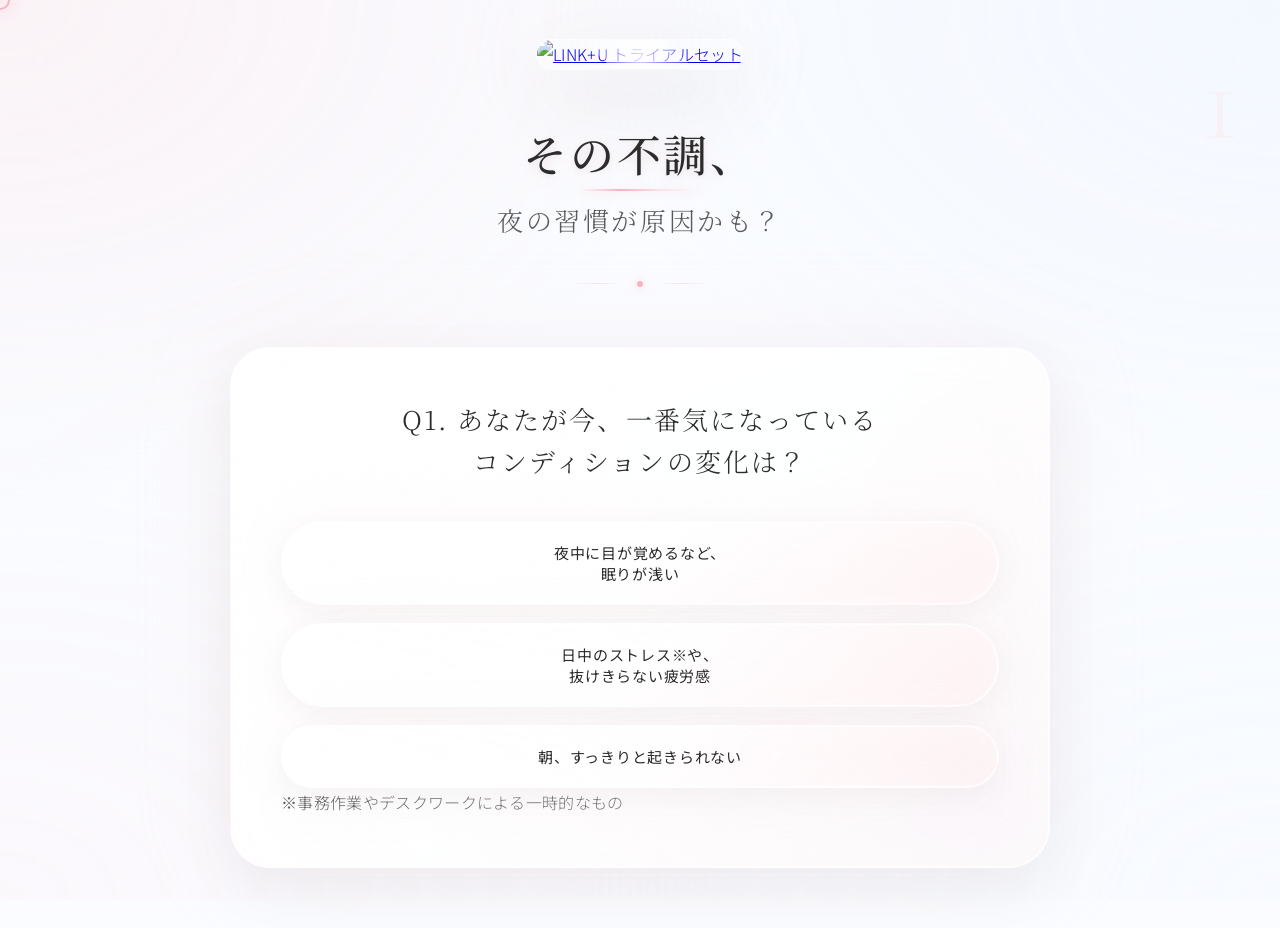
==== index.html @ ea7eef48 "Optimize mobile line breaks for questions and options - Q1: Add breaks to question and options A, B " ====
<!DOCTYPE html>
<html lang="ja">
<head>
    <meta charset="UTF-8">
    <meta name="viewport" content="width=device-width, initial-scale=1.0">
    <title>THE PROTEIN SLEEP TECH | その不調、夜の習慣が原因かも？</title>
    <link rel="stylesheet" href="styles.css">
    <link rel="preconnect" href="https://fonts.googleapis.com">
    <link rel="preconnect" href="https://fonts.gstatic.com" crossorigin>
    <link href="https://fonts.googleapis.com/css2?family=Cormorant+Garamond:wght@300;400;500;600&family=Noto+Serif+JP:wght@200;300;400;500&family=Noto+Sans+JP:wght@100;300;400;500;700&display=swap" rel="stylesheet">
    
    <!-- Meta Pixel Code -->
    <script>
    !function(f,b,e,v,n,t,s)
    {if(f.fbq)return;n=f.fbq=function(){n.callMethod?
    n.callMethod.apply(n,arguments):n.queue.push(arguments)};
    if(!f._fbq)f._fbq=n;n.push=n;n.loaded=!0;n.version='2.0';
    n.queue=[];t=b.createElement(e);t.async=!0;
    t.src=v;s=b.getElementsByTagName(e)[0];
    s.parentNode.insertBefore(t,s)}(window, document,'script',
    'https://connect.facebook.net/en_US/fbevents.js');
    fbq('init', '1067499045293329');
    fbq('track', 'PageView');
    </script>
    <noscript><img height="1" width="1" style="display:none"
    src="https://www.facebook.com/tr?id=1067499045293329&ev=PageView&noscript=1"
    /></noscript>
    <!-- End Meta Pixel Code -->
</head>
<body>
    <div id="app">
        <section id="section1" class="section active">
            <div class="container">
                <div class="main-visual">
                    <a href="https://bulk.co.jp/lp?u=BUL_test_PT_E1_001" class="product-link" target="_blank" rel="noopener noreferrer">
                        <img src="public/LinkU.PNG" alt="LINK+U トライアルセット" class="product-image">
                    </a>
                </div>
                <div class="main-copy-container">
                    <h1 class="main-copy">
                        <span class="copy-line1">その不調、</span>
                        <span class="copy-line2">夜の習慣が原因かも？</span>
                    </h1>
                    <div class="copy-decoration">
                        <span class="deco-line"></span>
                        <span class="deco-dot"></span>
                        <span class="deco-line"></span>
                    </div>
                </div>
                <div class="question-area">
                    <h2 class="question-title">Q1. あなたが今、一番気になっている<br class="br-mobile">コンディションの変化は？</h2>
                    <div class="options">
                        <button class="option-button" data-answer="A" onclick="selectAnswer(1, 'A')">
                            <span class="option-label">夜中に目が覚めるなど、<br class="br-mobile">眠りが浅い</span>
                        </button>
                        <button class="option-button" data-answer="B" onclick="selectAnswer(1, 'B')">
                            <span class="option-label">日中のストレス※や、<br class="br-mobile">抜けきらない疲労感</span>
                        </button>
                        <button class="option-button" data-answer="C" onclick="selectAnswer(1, 'C')">
                            <span class="option-label">朝、すっきりと起きられない</span>
                        </button>
                    </div>
                    <p class="note">※事務作業やデスクワークによる一時的なもの</p>
                </div>
            </div>
        </section>

        <section id="section2" class="section">
            <div class="container">
                <div class="progress-bar">
                    <span class="progress-text">Q2 / 全3問</span>
                    <div class="progress-track">
                        <div class="progress-fill" style="width: 66.67%;"></div>
                    </div>
                </div>
                <div class="question-area">
                    <h2 class="question-title">Q2. 日々のコンディションケアで、<br class="br-mobile">あなたが最も重視することは？</h2>
                    <div class="options">
                        <button class="option-button" data-answer="A" onclick="selectAnswer(2, 'A')">
                            <span class="option-label">科学的な根拠に基づいた<br class="br-mobile">実感力</span>
                        </button>
                        <button class="option-button" data-answer="B" onclick="selectAnswer(2, 'B')">
                            <span class="option-label">毎日、安心して<br class="br-mobile">口にできる安全性</span>
                        </button>
                        <button class="option-button" data-answer="C" onclick="selectAnswer(2, 'C')">
                            <span class="option-label">付け焼き刃ではない、<br class="br-mobile">根本的なアプローチ</span>
                        </button>
                    </div>
                </div>
            </div>
        </section>

        <section id="section3" class="section">
            <div class="container">
                <div class="progress-bar">
                    <span class="progress-text">Q3 / 全3問</span>
                    <div class="progress-track">
                        <div class="progress-fill" style="width: 100%;"></div>
                    </div>
                </div>
                <div class="question-area">
                    <h2 class="question-title">Q3. あなたが手に入れたい、<br class="br-mobile">理想の状態は？</h2>
                    <div class="options">
                        <button class="option-button" data-answer="A" onclick="selectAnswer(3, 'A')">
                            <span class="option-label">朝まで深く、<br class="br-mobile">質の高い眠り※</span>
                        </button>
                        <button class="option-button" data-answer="B" onclick="selectAnswer(3, 'B')">
                            <span class="option-label">気持ちよく一日を<br class="br-mobile">スタートできる、爽快な朝</span>
                        </button>
                        <button class="option-button" data-answer="C" onclick="selectAnswer(3, 'C')">
                            <span class="option-label">穏やかで、余裕のある毎日</span>
                        </button>
                    </div>
                    <p class="note">※眠りの深さ</p>
                </div>
            </div>
        </section>

        <section id="loading-section" class="section">
            <div class="container">
                <div class="loading-content">
                    <p class="thank-you">ありがとうございます。</p>
                    <p class="leading-text">では、そんなあなたへ...</p>
                    <div class="loading-animation">
                        <div class="ripple-container">
                            <div class="ripple"></div>
                            <div class="ripple"></div>
                            <div class="ripple"></div>
                        </div>
                    </div>
                    <p class="loading-text">最適なご提案を準備しています...</p>
                </div>
            </div>
        </section>
    </div>
    <script src="script.js"></script>
</body>
</html>
---- styles.css ----
* {
    margin: 0;
    padding: 0;
    box-sizing: border-box;
}

:root {
    --primary-color: #ffffff;
    --accent-color: #fce0e5;
    --accent-light: #fff5f7;
    --accent-dark: #f5b3c0;
    --accent-gradient: linear-gradient(135deg, #fff0f3 0%, #fce0e5 50%, #f5b3c0 100%);
    --premium-gradient: linear-gradient(135deg, #fafcff 0%, #f5f9ff 25%, #fff5f8 75%, #fce0e5 100%);
    --glass-gradient: linear-gradient(135deg, rgba(255,255,255,0.9) 0%, rgba(255,255,255,0.7) 50%, rgba(252,224,229,0.3) 100%);
    --shine-gradient: linear-gradient(45deg, transparent 30%, rgba(255,255,255,0.8) 50%, transparent 70%);
    --text-primary: #2c2c2c;
    --text-secondary: #5a5a5a;
    --border-color: rgba(255, 255, 255, 0.3);
    --glass-bg: rgba(255, 255, 255, 0.85);
    --shadow-light: 0 10px 40px rgba(252, 224, 229, 0.3);
    --shadow-medium: 0 20px 60px rgba(252, 224, 229, 0.4);
    --shadow-glow: 0 0 80px rgba(252, 224, 229, 0.6);
    --backdrop-blur: blur(20px);
}

body {
    font-family: 'Noto Sans JP', 'Cormorant Garamond', -apple-system, BlinkMacSystemFont, sans-serif;
    background: #fafcff;
    color: var(--text-primary);
    line-height: 1.8;
    overflow-x: hidden;
    min-height: 100vh;
    position: relative;
    cursor: none;
    font-weight: 300;
    letter-spacing: 0.02em;
}

/* タッチデバイスではデフォルトカーソル */
@media (hover: none) and (pointer: coarse) {
    body {
        cursor: auto;
    }
    .cursor, .cursor-follower {
        display: none;
    }
}

/* 背景の水彩エフェクト */
body::before {
    content: '';
    position: fixed;
    top: 0;
    left: 0;
    right: 0;
    bottom: 0;
    background: 
        radial-gradient(ellipse at top left, rgba(252, 224, 229, 0.4) 0%, transparent 40%),
        radial-gradient(ellipse at top right, rgba(230, 240, 255, 0.4) 0%, transparent 40%),
        radial-gradient(ellipse at bottom left, rgba(255, 240, 245, 0.3) 0%, transparent 40%),
        radial-gradient(ellipse at bottom right, rgba(240, 248, 255, 0.3) 0%, transparent 40%);
    opacity: 0.8;
    z-index: 0;
    animation: watercolor 20s ease-in-out infinite;
}

@keyframes watercolor {
    0%, 100% {
        transform: scale(1) rotate(0deg);
        filter: blur(40px);
    }
    50% {
        transform: scale(1.1) rotate(5deg);
        filter: blur(60px);
    }
}

/* キラキラエフェクト */
body::after {
    content: '';
    position: fixed;
    top: 0;
    left: 0;
    width: 100%;
    height: 100%;
    background-image: 
        radial-gradient(2px 2px at 20% 30%, rgba(255,255,255,0.9), transparent),
        radial-gradient(2px 2px at 60% 70%, rgba(255,255,255,0.8), transparent),
        radial-gradient(1px 1px at 90% 10%, rgba(255,255,255,0.9), transparent),
        radial-gradient(1px 1px at 15% 80%, rgba(255,255,255,0.8), transparent);
    background-size: 200px 200px;
    background-position: 0 0, 40px 60px, 130px 270px, 70px 100px;
    animation: sparkle 10s linear infinite;
    z-index: 1;
    pointer-events: none;
}

@keyframes sparkle {
    to {
        background-position: 200px 0, 240px 60px, 330px 270px, 270px 100px;
    }
}

/* カスタムカーソル */
.cursor {
    position: absolute;
    width: 20px;
    height: 20px;
    border: 2px solid var(--accent-dark);
    background: rgba(252, 224, 229, 0.2);
    border-radius: 50%;
    pointer-events: none;
    z-index: 9999;
    transform: translate(-50%, -50%);
    box-shadow: 
        0 0 20px rgba(252, 224, 229, 0.6),
        inset 0 0 10px rgba(255, 255, 255, 0.3);
    transition: opacity 0.3s ease, border-color 0.3s ease, background-color 0.3s ease, transform 0.3s ease;
    will-change: left, top;
}

.cursor-follower {
    position: absolute;
    width: 40px;
    height: 40px;
    background: radial-gradient(circle, rgba(252, 224, 229, 0.4) 0%, transparent 70%);
    border-radius: 50%;
    pointer-events: none;
    z-index: 9998;
    transform: translate(-50%, -50%);
    filter: blur(4px);
    transition: opacity 0.3s ease;
    will-change: left, top;
}

.cursor.cursor-hover {
    border-color: var(--accent-color);
    background: rgba(252, 224, 229, 0.4);
    transform: translate(-50%, -50%) scale(1.5);
}

.cursor-follower.cursor-hover {
    transform: translate(-50%, -50%) scale(1.2);
    background: radial-gradient(circle, rgba(252, 224, 229, 0.6) 0%, transparent 70%);
}

#app {
    min-height: 100vh;
    position: relative;
    z-index: 2;
}

.section {
    display: none;
    min-height: 100vh;
    padding: 40px 0 60px 0;
    opacity: 0;
    transform: translateY(30px);
    transition: all 0.8s cubic-bezier(0.25, 0.46, 0.45, 0.94);
}

.section.active {
    display: flex;
    align-items: center;
    justify-content: center;
    opacity: 1;
    transform: translateY(0);
    animation: sectionReveal 0.8s cubic-bezier(0.25, 0.46, 0.45, 0.94);
}

@keyframes sectionReveal {
    0% {
        opacity: 0;
        transform: translateY(30px) scale(0.98);
        filter: blur(8px);
    }
    100% {
        opacity: 1;
        transform: translateY(0) scale(1);
        filter: blur(0);
    }
}

.container {
    max-width: 900px;
    margin: 0 auto;
    padding: 0 40px;
    width: 100%;
}

/* 質問番号表示 */
.question-number {
    position: absolute;
    top: 40px;
    right: 40px;
    font-size: 120px;
    font-weight: 100;
    color: transparent;
    font-family: 'Cormorant Garamond', serif;
    line-height: 1;
    z-index: 1;
    background: linear-gradient(135deg, rgba(252, 224, 229, 0.2), rgba(252, 224, 229, 0.4));
    -webkit-background-clip: text;
    background-clip: text;
    animation: numberGlow 3s ease-in-out infinite;
}

@keyframes numberGlow {
    0%, 100% {
        filter: drop-shadow(0 0 20px rgba(252, 224, 229, 0.5));
    }
    50% {
        filter: drop-shadow(0 0 40px rgba(252, 224, 229, 0.8));
    }
}

.main-visual {
    text-align: center;
    margin-bottom: 50px;
    position: relative;
}

.product-image {
    width: 100%;
    max-width: 500px;
    height: auto;
    border-radius: 30px;
    box-shadow: 
        0 30px 80px rgba(0, 0, 0, 0.08),
        0 0 0 1px rgba(255, 255, 255, 0.9),
        inset 0 0 30px rgba(255, 255, 255, 0.5),
        0 0 120px rgba(252, 224, 229, 0.4);
    transition: all 0.6s cubic-bezier(0.25, 0.46, 0.45, 0.94);
    animation: floatImage 8s ease-in-out infinite;
    position: relative;
    overflow: hidden;
}

.product-image::before {
    content: '';
    position: absolute;
    top: -50%;
    left: -50%;
    width: 200%;
    height: 200%;
    background: var(--shine-gradient);
    transform: rotate(45deg);
    animation: imageShine 6s ease-in-out infinite;
}

@keyframes imageShine {
    0%, 100% {
        transform: translateX(-100%) translateY(-100%) rotate(45deg);
    }
    50% {
        transform: translateX(100%) translateY(100%) rotate(45deg);
    }
}

@keyframes floatImage {
    0%, 100% {
        transform: translateY(0);
    }
    25% {
        transform: translateY(-15px);
    }
    75% {
        transform: translateY(-5px);
    }
}

.product-image:hover {
    transform: scale(1.02);
    box-shadow: 
        0 40px 100px rgba(0, 0, 0, 0.1),
        0 0 0 1px rgba(255, 255, 255, 1),
        0 0 150px rgba(252, 224, 229, 0.6);
}

.main-copy-container {
    text-align: center;
    margin-bottom: 60px;
    opacity: 0;
    animation: fadeInUp 1s ease-out 0.3s forwards;
}


.main-copy {
    font-family: 'Noto Serif JP', 'Cormorant Garamond', serif;
    color: var(--text-primary);
    line-height: 1.6;
    margin-bottom: 40px;
    text-align: center;
}

.copy-line1 {
    display: block;
    font-size: clamp(28px, 4.5vw, 44px);
    font-weight: 500;
    letter-spacing: 0.06em;
    margin-bottom: 16px;
    opacity: 0;
    animation: fadeInRight 0.8s ease-out 0.6s forwards;
    color: var(--text-primary);
    text-shadow: 
        0 4px 16px rgba(252, 224, 229, 0.6),
        0 2px 8px rgba(0, 0, 0, 0.08);
    position: relative;
    line-height: 1.2;
}

.copy-line1::after {
    content: '';
    position: absolute;
    bottom: -12px;
    left: 50%;
    transform: translateX(-50%);
    width: 120px;
    height: 2px;
    background: linear-gradient(90deg, transparent, var(--accent-dark), var(--accent-color), transparent);
    opacity: 0;
    animation: fadeIn 1s ease-out 1.2s forwards;
    box-shadow: 0 2px 8px rgba(245, 179, 192, 0.4);
}

.copy-line2 {
    display: block;
    font-size: clamp(20px, 3vw, 26px);
    font-weight: 300;
    letter-spacing: 0.1em;
    opacity: 0;
    animation: fadeInLeft 0.8s ease-out 0.9s forwards;
    position: relative;
    color: var(--text-secondary);
    margin-top: 20px;
}


@keyframes numberPulse {
    0%, 100% {
        transform: scale(1) translateY(0);
        color: var(--accent-dark);
    }
    50% {
        transform: scale(1.05) translateY(-2px);
        color: var(--accent-color);
    }
}

@keyframes numberGlow {
    0%, 100% {
        opacity: 0.6;
        transform: translate(-50%, -50%) scale(1);
    }
    50% {
        opacity: 0.9;
        transform: translate(-50%, -50%) scale(1.1);
    }
}

.copy-decoration {
    display: flex;
    align-items: center;
    justify-content: center;
    gap: 15px;
    opacity: 0;
    animation: fadeIn 1s ease-out 1.4s forwards;
    margin-top: 30px;
}

.deco-line {
    display: inline-block;
    width: 50px;
    height: 1px;
    background: linear-gradient(90deg, transparent, var(--accent-color), transparent);
    position: relative;
    overflow: hidden;
}

.deco-line::after {
    content: '';
    position: absolute;
    top: 0;
    left: -100%;
    width: 100%;
    height: 100%;
    background: linear-gradient(90deg, transparent, rgba(255,255,255,0.8), transparent);
    animation: lineShine 3s ease-in-out infinite;
}

@keyframes lineShine {
    0% {
        left: -100%;
    }
    50%, 100% {
        left: 100%;
    }
}

.deco-dot {
    display: inline-block;
    width: 6px;
    height: 6px;
    background: var(--accent-dark);
    border-radius: 50%;
    box-shadow: 0 0 10px rgba(245, 179, 192, 0.6);
    animation: dotGlow 2s ease-in-out infinite;
}

@keyframes dotGlow {
    0%, 100% {
        box-shadow: 0 0 10px rgba(245, 179, 192, 0.6);
    }
    50% {
        box-shadow: 0 0 20px rgba(245, 179, 192, 0.9);
    }
}

@keyframes fadeInDown {
    from {
        opacity: 0;
        transform: translateY(-20px);
    }
    to {
        opacity: 1;
        transform: translateY(0);
    }
}

@keyframes fadeInRight {
    from {
        opacity: 0;
        transform: translateX(-30px);
    }
    to {
        opacity: 1;
        transform: translateX(0);
    }
}

@keyframes fadeInLeft {
    from {
        opacity: 0;
        transform: translateX(30px);
    }
    to {
        opacity: 1;
        transform: translateX(0);
    }
}

@keyframes fadeIn {
    from {
        opacity: 0;
    }
    to {
        opacity: 1;
    }
}


.progress-bar {
    margin-bottom: 60px;
    opacity: 0;
    animation: fadeInUp 0.8s ease-out 0.2s forwards;
}

.progress-text {
    display: block;
    text-align: center;
    font-size: 13px;
    color: var(--text-secondary);
    margin-bottom: 20px;
    font-weight: 400;
    letter-spacing: 0.12em;
    text-transform: none;
    font-family: 'Noto Sans JP', sans-serif;
}

.progress-track {
    width: 100%;
    height: 8px;
    background: linear-gradient(90deg, rgba(252, 224, 229, 0.1), rgba(252, 224, 229, 0.2));
    border-radius: 100px;
    overflow: hidden;
    position: relative;
    box-shadow: 
        inset 0 2px 4px rgba(0, 0, 0, 0.05),
        0 0 20px rgba(252, 224, 229, 0.2);
}

.progress-fill {
    height: 100%;
    background: linear-gradient(90deg, #fce0e5 0%, #f5b3c0 50%, #fce0e5 100%);
    background-size: 200% 100%;
    border-radius: 100px;
    transition: width 1s cubic-bezier(0.65, 0, 0.35, 1);
    position: relative;
    box-shadow: 0 0 20px rgba(245, 179, 192, 0.6);
    animation: gradientFlow 3s ease infinite;
}

@keyframes gradientFlow {
    0% {
        background-position: 0% 50%;
    }
    100% {
        background-position: 200% 50%;
    }
}

.progress-fill::after {
    content: '';
    position: absolute;
    top: 0;
    left: 0;
    right: 0;
    bottom: 0;
    background: linear-gradient(90deg, transparent, rgba(255, 255, 255, 0.8), transparent);
    animation: shimmer 2s infinite;
}

@keyframes shimmer {
    0% {
        transform: translateX(-200%);
    }
    100% {
        transform: translateX(200%);
    }
}

.question-area {
    background: var(--glass-gradient);
    backdrop-filter: var(--backdrop-blur);
    padding: 50px;
    border-radius: 40px;
    box-shadow: 
        0 20px 60px rgba(0, 0, 0, 0.05),
        inset 0 0 0 1px rgba(255, 255, 255, 0.9),
        inset 0 0 80px rgba(255, 255, 255, 0.5),
        0 0 100px rgba(252, 224, 229, 0.3);
    border: 1px solid var(--border-color);
    opacity: 0;
    animation: fadeInUp 0.8s ease-out 0.4s forwards;
    position: relative;
    overflow: hidden;
}

.question-area::before {
    content: '';
    position: absolute;
    top: -100%;
    left: -100%;
    width: 300%;
    height: 300%;
    background: radial-gradient(circle, rgba(255, 255, 255, 0.4) 0%, transparent 70%);
    animation: glassRotate 20s linear infinite;
    pointer-events: none;
}

@keyframes glassRotate {
    to {
        transform: rotate(360deg);
    }
}

.question-title {
    font-family: 'Noto Serif JP', serif;
    font-size: clamp(20px, 2.8vw, 26px);
    font-weight: 300;
    text-align: center;
    margin-bottom: 40px;
    color: var(--text-primary);
    letter-spacing: 0.08em;
    line-height: 1.6;
    position: relative;
    z-index: 1;
    white-space: nowrap;
}

.options {
    display: flex;
    flex-direction: column;
    gap: 18px;
    position: relative;
    z-index: 1;
}

.option-button {
    background: var(--glass-gradient);
    backdrop-filter: var(--backdrop-blur);
    border: 1px solid rgba(255, 255, 255, 0.5);
    border-radius: 60px;
    padding: 20px 40px;
    font-size: 15px;
    font-weight: 400;
    font-family: 'Noto Sans JP', sans-serif;
    color: var(--text-primary);
    cursor: none;
    transition: all 0.35s cubic-bezier(0.25, 0.46, 0.45, 0.94);
    text-align: center;
    position: relative;
    overflow: hidden;
    letter-spacing: 0.05em;
    opacity: 0;
    animation: fadeInUp 0.6s ease-out forwards;
    box-shadow: 
        0 8px 32px rgba(0, 0, 0, 0.04),
        inset 0 0 0 1px rgba(255, 255, 255, 0.9),
        inset 0 0 40px rgba(255, 255, 255, 0.3),
        0 0 60px rgba(252, 224, 229, 0.2);
}

.option-button::before {
    content: '';
    position: absolute;
    top: 0;
    left: -100%;
    width: 100%;
    height: 100%;
    background: var(--shine-gradient);
    transition: left 0.5s ease;
}

.option-button:hover::before {
    left: 100%;
}

.option-button:nth-child(1) {
    animation-delay: 0.3s;
}

.option-button:nth-child(2) {
    animation-delay: 0.4s;
}

.option-button:nth-child(3) {
    animation-delay: 0.5s;
}

.option-button:hover {
    transform: translateY(-3px);
    box-shadow: 
        0 12px 40px rgba(0, 0, 0, 0.08),
        inset 0 0 0 1px rgba(255, 255, 255, 1),
        inset 0 0 60px rgba(252, 224, 229, 0.3),
        0 0 80px rgba(252, 224, 229, 0.4);
    border-color: rgba(252, 224, 229, 0.5);
    background: linear-gradient(135deg, rgba(255,255,255,0.95) 0%, rgba(255,255,255,0.8) 50%, rgba(252,224,229,0.4) 100%);
}

.option-button:active {
    transform: translateY(-1px);
}

.option-label {
    position: relative;
    z-index: 1;
}

/* ローディング画面 */
.loading-content {
    text-align: center;
    padding: 80px 20px;
    position: relative;
}

.thank-you {
    font-family: 'Cormorant Garamond', 'Noto Serif JP', serif;
    font-size: 36px;
    font-weight: 300;
    color: var(--text-primary);
    margin-bottom: 30px;
    opacity: 0;
    animation: fadeInUp 1s ease-out forwards;
    letter-spacing: 0.1em;
    text-shadow: 0 2px 10px rgba(0, 0, 0, 0.05);
    white-space: nowrap;
}

.leading-text {
    font-family: 'Noto Sans JP', sans-serif;
    font-size: 20px;
    font-weight: 300;
    color: var(--text-secondary);
    margin-bottom: 80px;
    opacity: 0;
    animation: fadeInUp 1s ease-out 0.3s forwards;
    letter-spacing: 0.08em;
}

.loading-animation {
    margin: 80px auto;
    position: relative;
    width: 250px;
    height: 250px;
}

.ripple-container {
    position: relative;
    width: 100%;
    height: 100%;
    filter: drop-shadow(0 0 20px rgba(252, 224, 229, 0.5));
}

.ripple {
    position: absolute;
    border: 3px solid;
    border-radius: 50%;
    opacity: 0;
    background: transparent;
    animation: rippleAnimation 4s cubic-bezier(0.25, 0.46, 0.45, 0.94) infinite;
    border-image: linear-gradient(45deg, var(--accent-color), var(--accent-dark)) 1;
}

@keyframes rippleAnimation {
    0% {
        top: 50%;
        left: 50%;
        width: 0;
        height: 0;
        margin-top: 0;
        margin-left: 0;
        opacity: 1;
        filter: blur(0);
    }
    70% {
        opacity: 0.5;
        filter: blur(1px);
    }
    100% {
        top: 50%;
        left: 50%;
        width: 100%;
        height: 100%;
        margin-top: -50%;
        margin-left: -50%;
        opacity: 0;
        filter: blur(2px);
    }
}

.loading-text {
    font-size: 20px;
    color: var(--text-secondary);
    opacity: 0;
    animation: fadeInUp 1s ease-out 0.6s forwards, pulse 2.5s ease-in-out 1.8s infinite;
    letter-spacing: 0.05em;
    white-space: nowrap;
}

@keyframes pulse {
    0%, 100% {
        opacity: 1;
        transform: scale(1);
    }
    50% {
        opacity: 0.8;
        transform: scale(1.02);
    }
}

@keyframes fadeInUp {
    from {
        opacity: 0;
        transform: translateY(40px);
    }
    to {
        opacity: 1;
        transform: translateY(0);
    }
}

.fade-out {
    animation: fadeOut 0.5s cubic-bezier(0.25, 0.46, 0.45, 0.94) forwards;
}

@keyframes fadeOut {
    from {
        opacity: 1;
        transform: translateX(0);
        filter: blur(0);
    }
    to {
        opacity: 0;
        transform: translateX(-20px);
        filter: blur(5px);
    }
}

/* パーティクル */
.particles {
    position: fixed;
    top: 0;
    left: 0;
    width: 100%;
    height: 100%;
    pointer-events: none;
    z-index: 1;
}

.particle {
    position: absolute;
    width: 4px;
    height: 4px;
    background: radial-gradient(circle, rgba(255, 255, 255, 0.9) 0%, rgba(252, 224, 229, 0.6) 100%);
    border-radius: 50%;
    opacity: 0;
    animation: float linear infinite;
    box-shadow: 
        0 0 10px rgba(255, 255, 255, 0.8),
        0 0 20px rgba(252, 224, 229, 0.6);
}

@keyframes float {
    from {
        transform: translateY(100vh) translateX(0) rotate(0deg);
        opacity: 0;
    }
    10% {
        opacity: 1;
    }
    90% {
        opacity: 1;
    }
    to {
        transform: translateY(-100vh) translateX(100px) rotate(720deg);
        opacity: 0;
    }
}

/* 選択されたボタンのキラキラエフェクト */
.selected {
    animation: selectedGlow 0.8s ease-out;
    background: linear-gradient(135deg, var(--accent-light) 0%, var(--accent-color) 50%, var(--accent-dark) 100%) !important;
    color: #fff !important;
    box-shadow: 
        0 12px 40px rgba(245, 179, 192, 0.4),
        inset 0 0 0 1px rgba(255, 255, 255, 0.9),
        inset 0 0 60px rgba(255, 255, 255, 0.3),
        0 0 100px rgba(252, 224, 229, 0.5) !important;
}

@keyframes selectedGlow {
    0% {
        box-shadow: 0 0 0 0 rgba(252, 224, 229, 0.8);
    }
    100% {
        box-shadow: 0 0 0 40px rgba(252, 224, 229, 0);
    }
}

@media (max-width: 768px) {
    .section {
        padding: 30px 0 50px 0;
    }
    
    .container {
        padding: 0 20px;
    }
    
    .question-number {
        font-size: 80px;
        top: 20px;
        right: 20px;
    }
    
    .product-image {
        max-width: 350px;
    }
    
    .main-visual {
        margin-bottom: 30px;
    }
    
    .main-copy-container {
        margin-bottom: 40px;
    }
    
    .copy-line1 {
        font-size: 28px;
        margin-bottom: 12px;
    }
    
    .copy-line2 {
        font-size: 20px;
        margin-top: 16px;
    }
    
    .copy-decoration {
        margin-top: 20px;
    }
    
    .question-title {
        font-size: 16px;
        margin-bottom: 30px;
        white-space: nowrap;
        line-height: 1.5;
        padding: 0 10px;
    }
    
    #section1 .question-title {
        transform: scale(0.92);
        letter-spacing: 0.02em;
    }
    
    #section3 .question-title {
        transform: scale(0.94);
        letter-spacing: 0.03em;
    }
    
    #section2 .question-title {
        white-space: normal;
        transform: scale(1);
    }
    
    .question-area {
        padding: 35px 20px;
        border-radius: 30px;
        overflow: hidden;
    }
    
    .option-button {
        padding: 20px 35px;
        font-size: 15px;
    }
    
    .options {
        gap: 16px;
    }
    
    .thank-you {
        font-size: 24px;
        white-space: nowrap;
        letter-spacing: 0.08em;
    }
    
    .leading-text {
        font-size: 18px;
    }
    
    .loading-text {
        font-size: 17px;
        white-space: nowrap;
    }
}

@media (max-width: 480px) {
    .question-title {
        font-size: 14px;
        white-space: nowrap;
    }
    
    #section1 .question-title {
        transform: scale(0.88);
    }
    
    #section3 .question-title {
        transform: scale(0.9);
        letter-spacing: 0.02em;
    }
    
    #section2 .question-title {
        white-space: normal;
        transform: scale(1);
    }
    
    .question-area {
        padding: 30px 15px;
    }
    
    .thank-you {
        font-size: 22px;
        transform: scale(0.95);
    }
    
    .loading-text {
        font-size: 16px;
        transform: scale(0.92);
    }
}

@media (max-width: 380px) {
    #section1 .question-title {
        transform: scale(0.85);
    }
    
    #section3 .question-title {
        transform: scale(0.87);
        letter-spacing: 0.01em;
    }
    
    .thank-you {
        font-size: 20px;
        transform: scale(0.85);
        letter-spacing: 0.04em;
    }
    
    .loading-text {
        font-size: 15px;
        transform: scale(0.82);
        letter-spacing: 0.03em;
    }
    
    .leading-text {
        font-size: 17px;
    }
}

@media (max-height: 800px) {
    .section {
        padding: 30px 0 50px 0;
    }
    
    .product-image {
        max-width: 320px;
    }
    
    .main-visual {
        margin-bottom: 20px;
    }
    
    .main-copy-container {
        margin-bottom: 25px;
    }
    
    .copy-line1 {
        font-size: clamp(26px, 4vw, 38px);
    }
    
    .copy-line2 {
        font-size: clamp(18px, 2.8vw, 24px);
    }
    
    .question-area {
        padding: 30px 35px;
    }
    
    .question-title {
        margin-bottom: 25px;
        font-size: clamp(18px, 2.5vw, 24px);
    }
    
    .option-button {
        padding: 16px 35px;
        font-size: 14px;
    }
    
    .options {
        gap: 14px;
    }
    
    .question-number {
        font-size: 100px;
    }
}

@media (prefers-reduced-motion: reduce) {
    * {
        animation-duration: 0.01ms !important;
        animation-iteration-count: 1 !important;
        transition-duration: 0.01ms !important;
    }
}
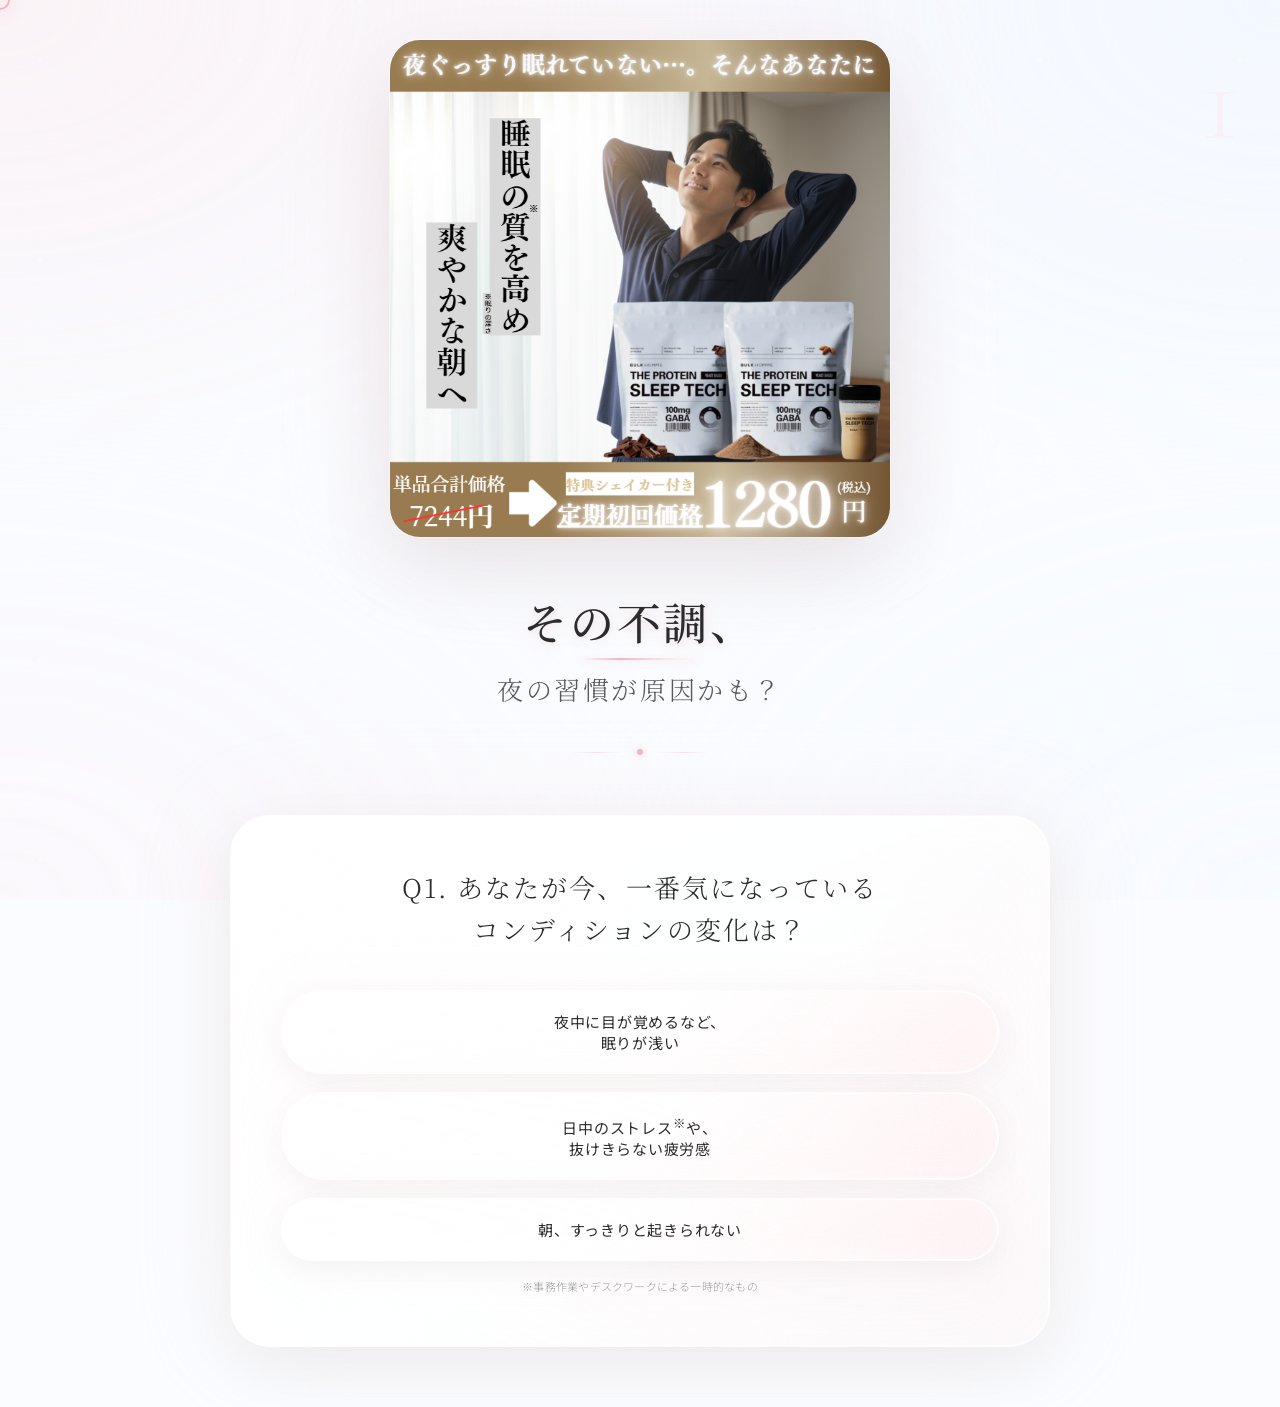
==== commit 60c3e93b: "Change note markers to superscript" ====
--- a/index.html
+++ b/index.html
@@ -54,7 +54,7 @@
                             <span class="option-label">夜中に目が覚めるなど、<br class="br-mobile">眠りが浅い</span>
                         </button>
                         <button class="option-button" data-answer="B" onclick="selectAnswer(1, 'B')">
-                            <span class="option-label">日中のストレス※や、<br class="br-mobile">抜けきらない疲労感</span>
+                            <span class="option-label">日中のストレス<sup>※</sup>や、<br class="br-mobile">抜けきらない疲労感</span>
                         </button>
                         <button class="option-button" data-answer="C" onclick="selectAnswer(1, 'C')">
                             <span class="option-label">朝、すっきりと起きられない</span>
@@ -102,7 +102,7 @@
                     <h2 class="question-title">Q3. あなたが手に入れたい、<br class="br-mobile">理想の状態は？</h2>
                     <div class="options">
                         <button class="option-button" data-answer="A" onclick="selectAnswer(3, 'A')">
-                            <span class="option-label">朝まで深く、<br class="br-mobile">質の高い眠り※</span>
+                            <span class="option-label">朝まで深く、<br class="br-mobile">質の高い眠り<sup>※</sup></span>
                         </button>
                         <button class="option-button" data-answer="B" onclick="selectAnswer(3, 'B')">
                             <span class="option-label">気持ちよく一日を<br class="br-mobile">スタートできる、爽快な朝</span>
--- a/styles.css
+++ b/styles.css
@@ -658,6 +658,16 @@
     z-index: 1;
 }
 
+.note {
+    font-size: 11px;
+    color: var(--text-secondary);
+    opacity: 0.6;
+    text-align: center;
+    margin-top: 16px;
+    font-weight: 300;
+    letter-spacing: 0.02em;
+}
+
 /* ローディング画面 */
 .loading-content {
     text-align: center;
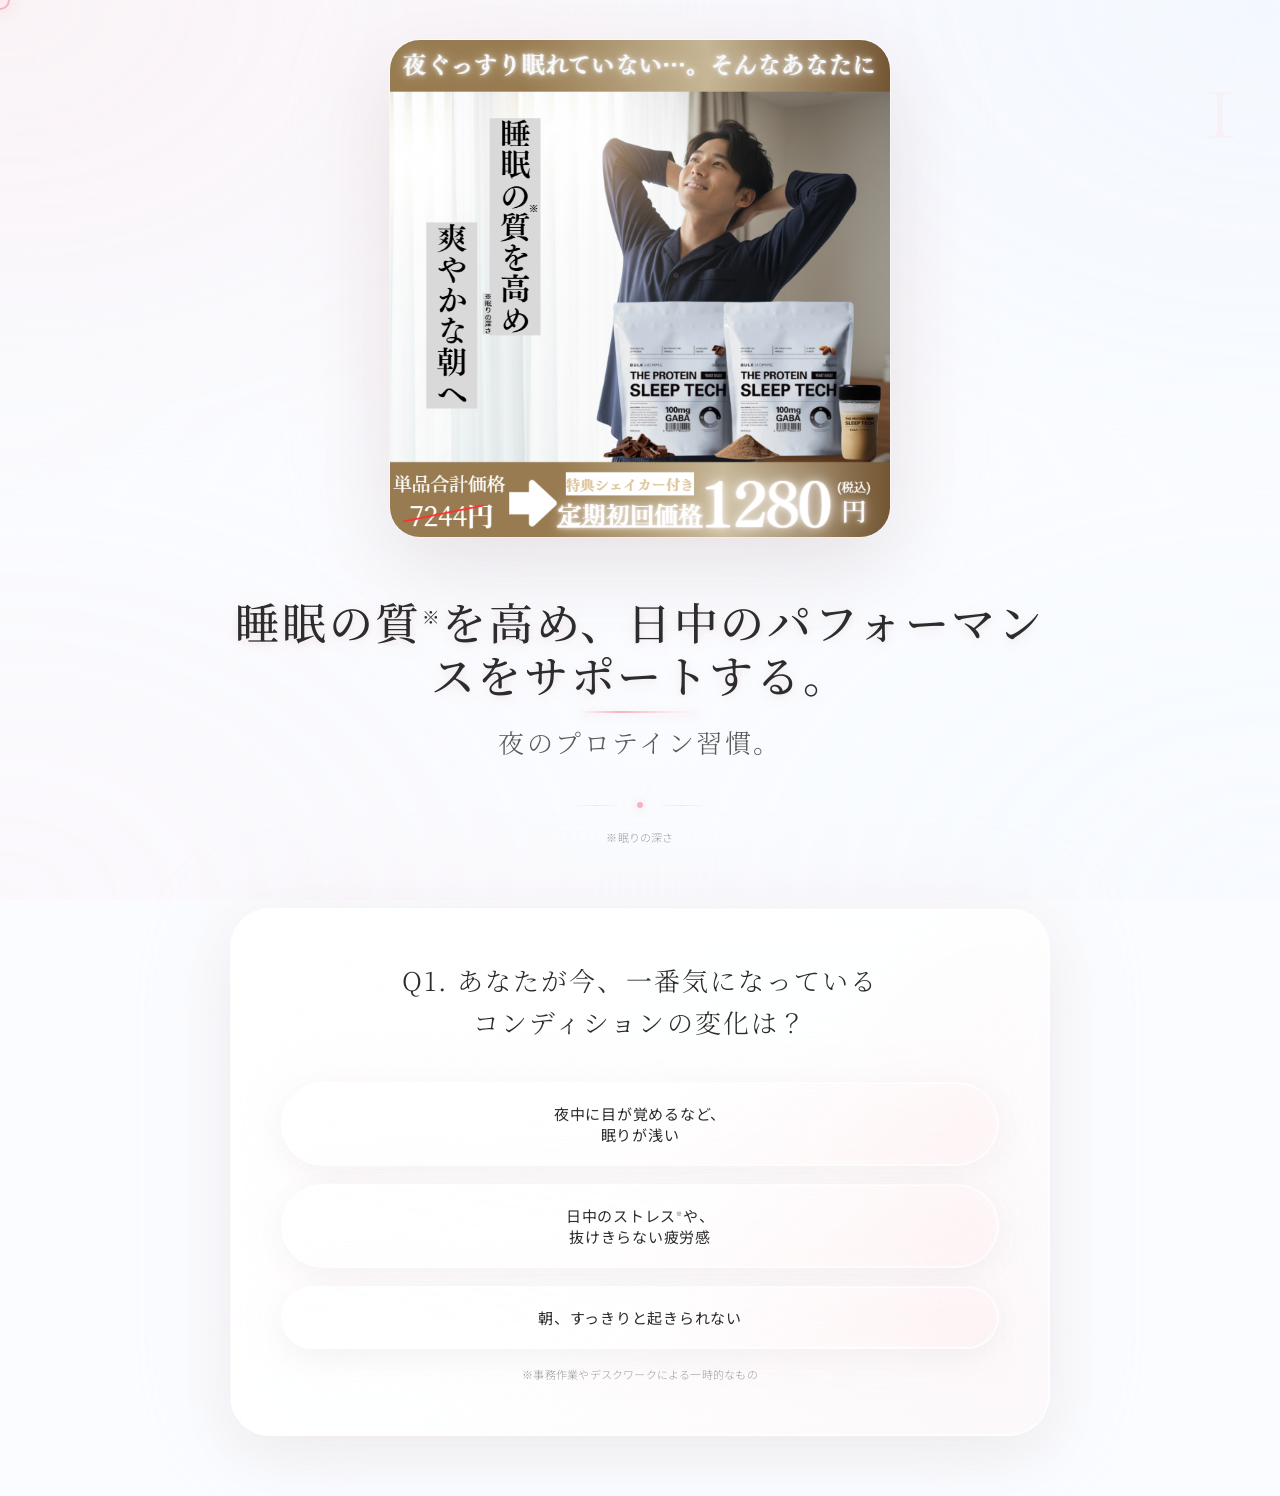
==== commit 6a5edb1f: "Update main copy with new text and add superscript note" ====
--- a/index.html
+++ b/index.html
@@ -38,14 +38,15 @@
                 </div>
                 <div class="main-copy-container">
                     <h1 class="main-copy">
-                        <span class="copy-line1">その不調、</span>
-                        <span class="copy-line2">夜の習慣が原因かも？</span>
+                        <span class="copy-line1">睡眠の質<sup>※</sup>を高め、日中のパフォーマンスをサポートする。</span>
+                        <span class="copy-line2">夜のプロテイン習慣。</span>
                     </h1>
                     <div class="copy-decoration">
                         <span class="deco-line"></span>
                         <span class="deco-dot"></span>
                         <span class="deco-line"></span>
                     </div>
+                    <p class="note main-copy-note">※眠りの深さ</p>
                 </div>
                 <div class="question-area">
                     <h2 class="question-title">Q1. あなたが今、一番気になっている<br class="br-mobile">コンディションの変化は？</h2>
--- a/styles.css
+++ b/styles.css
@@ -658,6 +658,14 @@
     z-index: 1;
 }
 
+.option-label sup {
+    font-size: 0.4em;
+}
+
+.main-copy sup {
+    font-size: 0.4em;
+}
+
 .note {
     font-size: 11px;
     color: var(--text-secondary);
@@ -666,6 +674,10 @@
     margin-top: 16px;
     font-weight: 300;
     letter-spacing: 0.02em;
+}
+
+.main-copy-note {
+    margin-top: 20px;
 }
 
 /* ローディング画面 */
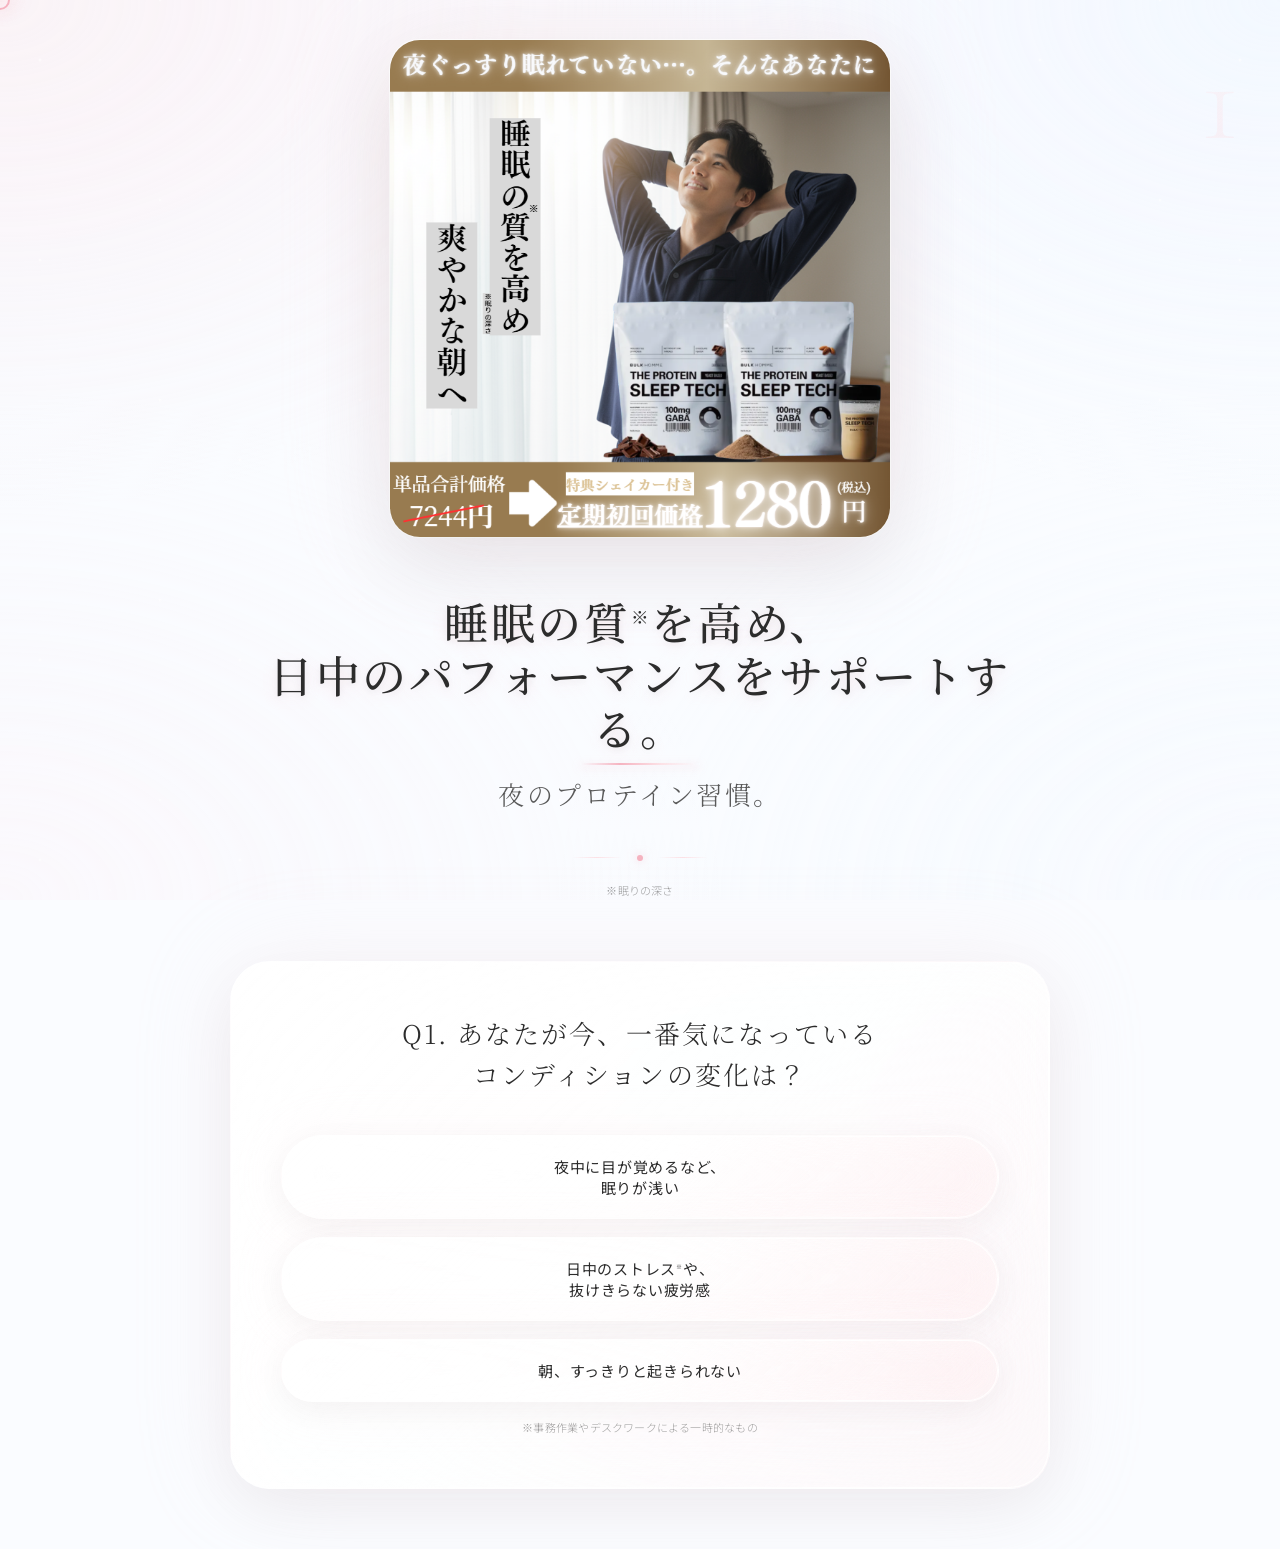
==== commit 9e5ef552: "Add line break after パフォーマンスをサポートする" ====
--- a/index.html
+++ b/index.html
@@ -38,7 +38,7 @@
                 </div>
                 <div class="main-copy-container">
                     <h1 class="main-copy">
-                        <span class="copy-line1">睡眠の質<sup>※</sup>を高め、日中のパフォーマンスをサポートする。</span>
+                        <span class="copy-line1">睡眠の質<sup>※</sup>を高め、<br>日中のパフォーマンスをサポートする。</span>
                         <span class="copy-line2">夜のプロテイン習慣。</span>
                     </h1>
                     <div class="copy-decoration">
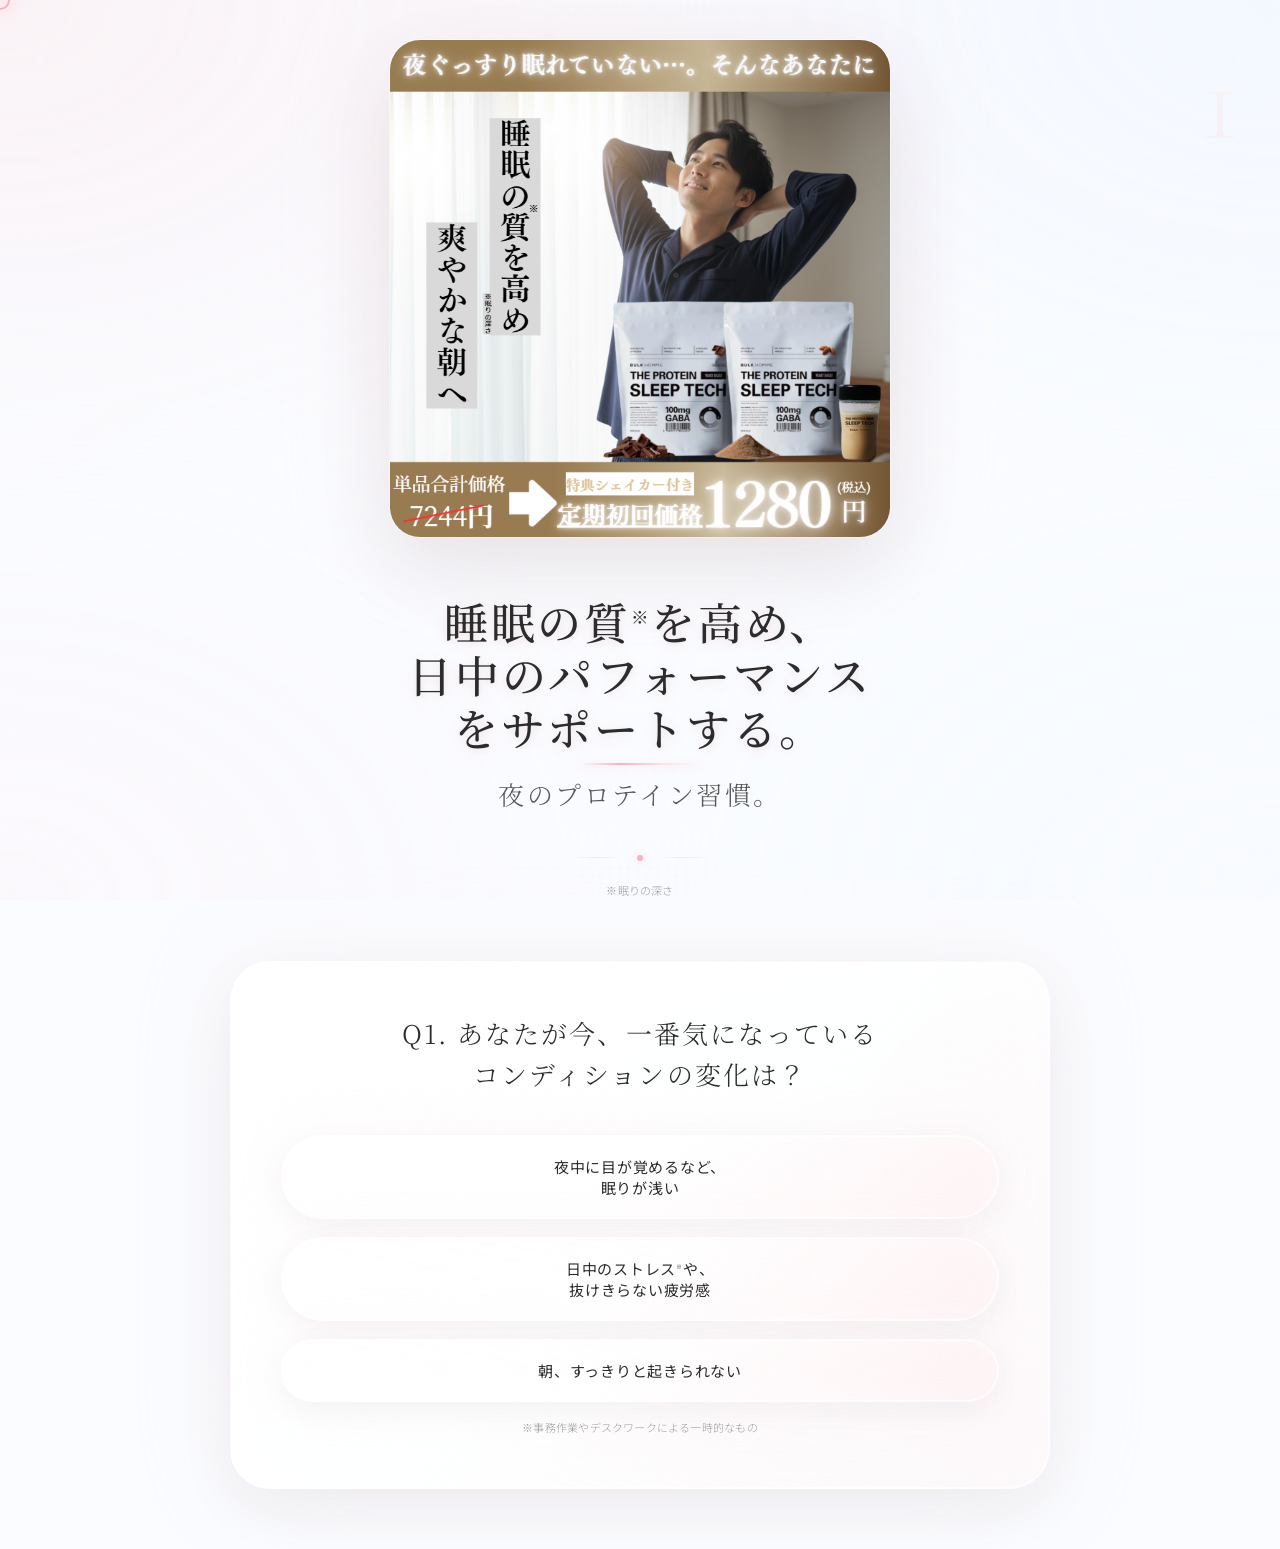
==== commit c72deb3c: "Add mobile line break before をサポートする" ====
--- a/index.html
+++ b/index.html
@@ -38,7 +38,7 @@
                 </div>
                 <div class="main-copy-container">
                     <h1 class="main-copy">
-                        <span class="copy-line1">睡眠の質<sup>※</sup>を高め、<br>日中のパフォーマンスをサポートする。</span>
+                        <span class="copy-line1">睡眠の質<sup>※</sup>を高め、<br>日中のパフォーマンス<br class="br-mobile">をサポートする。</span>
                         <span class="copy-line2">夜のプロテイン習慣。</span>
                     </h1>
                     <div class="copy-decoration">
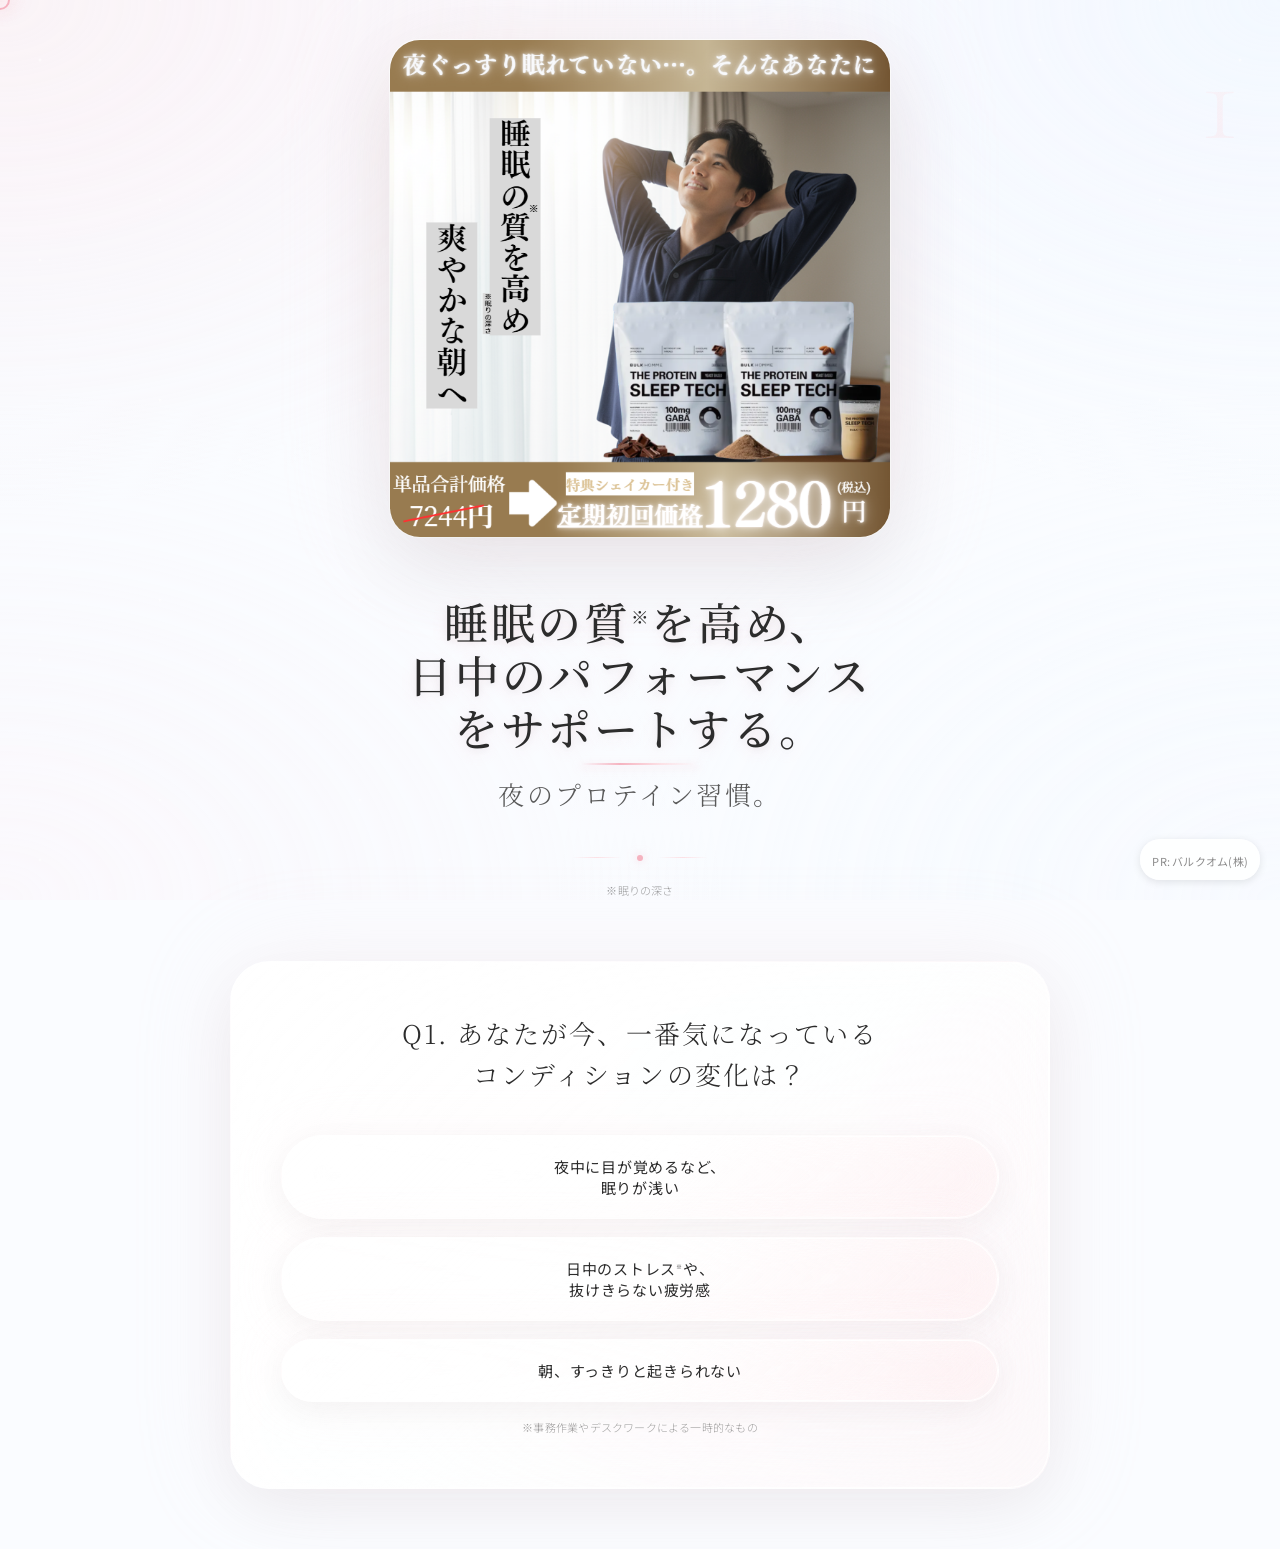
==== commit 42ab494a: "Add PR label for BULK HOMME" ====
--- a/index.html
+++ b/index.html
@@ -28,6 +28,11 @@
     <!-- End Meta Pixel Code -->
 </head>
 <body>
+    <!-- PR Label -->
+    <div class="pr-label">
+        <span class="pr-text">PR: バルクオム(株)</span>
+    </div>
+
     <div id="app">
         <section id="section1" class="section active">
             <div class="container">
--- a/styles.css
+++ b/styles.css
@@ -144,6 +144,27 @@
     background: radial-gradient(circle, rgba(252, 224, 229, 0.6) 0%, transparent 70%);
 }
 
+/* PR Label */
+.pr-label {
+    position: fixed;
+    bottom: 20px;
+    right: 20px;
+    z-index: 9999;
+    background: rgba(255, 255, 255, 0.85);
+    backdrop-filter: blur(10px);
+    padding: 6px 12px;
+    border-radius: 20px;
+    box-shadow: 0 2px 8px rgba(0, 0, 0, 0.1);
+}
+
+.pr-text {
+    font-size: 11px;
+    color: var(--text-secondary);
+    font-weight: 400;
+    letter-spacing: 0.02em;
+    opacity: 0.7;
+}
+
 #app {
     min-height: 100vh;
     position: relative;
@@ -930,12 +951,13 @@
         transform: scale(0.94);
         letter-spacing: 0.03em;
     }
-    
+
     #section2 .question-title {
         white-space: normal;
         transform: scale(1);
-    }
-    
+        font-size: 15px;
+    }
+
     .question-area {
         padding: 35px 20px;
         border-radius: 30px;
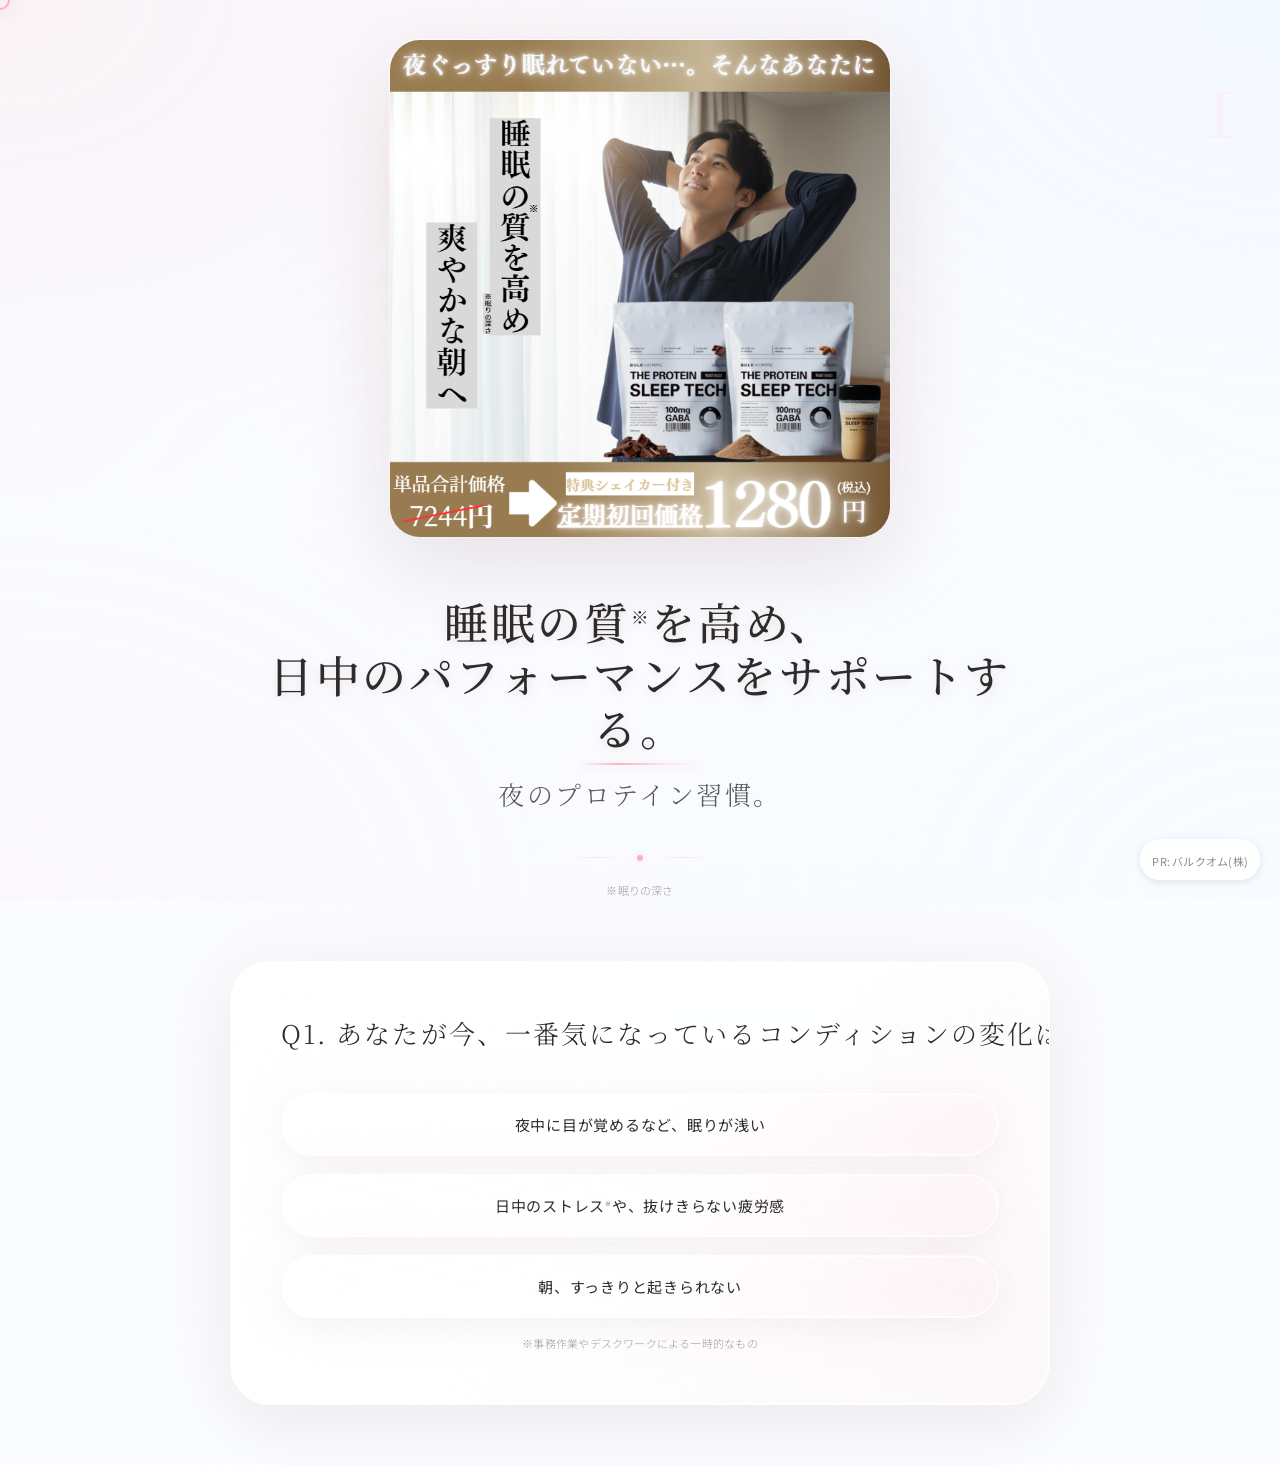
==== commit 2aab0b3c: "Fix Q2 mobile layout to prevent awkward line breaks スマホ版で「は？」が独立して3行目に落ちる問題を修正。テキストを短縮し、white-space:" ====
--- a/index.html
+++ b/index.html
@@ -80,7 +80,7 @@
                     </div>
                 </div>
                 <div class="question-area">
-                    <h2 class="question-title">Q2. 日々のコンディションケアで、<br class="br-mobile">あなたが最も重視することは？</h2>
+                    <h2 class="question-title">Q2. 日々のコンディションケアで、<br class="br-mobile">最も重視することは？</h2>
                     <div class="options">
                         <button class="option-button" data-answer="A" onclick="selectAnswer(2, 'A')">
                             <span class="option-label">科学的な根拠に基づいた<br class="br-mobile">実感力</span>
--- a/styles.css
+++ b/styles.css
@@ -893,7 +893,16 @@
     }
 }
 
+/* モバイル専用改行 */
+.br-mobile {
+    display: none;
+}
+
 @media (max-width: 768px) {
+    .br-mobile {
+        display: inline;
+    }
+
     .section {
         padding: 30px 0 50px 0;
     }
@@ -953,9 +962,9 @@
     }
 
     #section2 .question-title {
-        white-space: normal;
-        transform: scale(1);
-        font-size: 15px;
+        white-space: nowrap;
+        transform: scale(0.95);
+        letter-spacing: 0.04em;
     }
 
     .question-area {
@@ -1005,8 +1014,8 @@
     }
     
     #section2 .question-title {
-        white-space: normal;
-        transform: scale(1);
+        white-space: nowrap;
+        transform: scale(0.93);
     }
     
     .question-area {
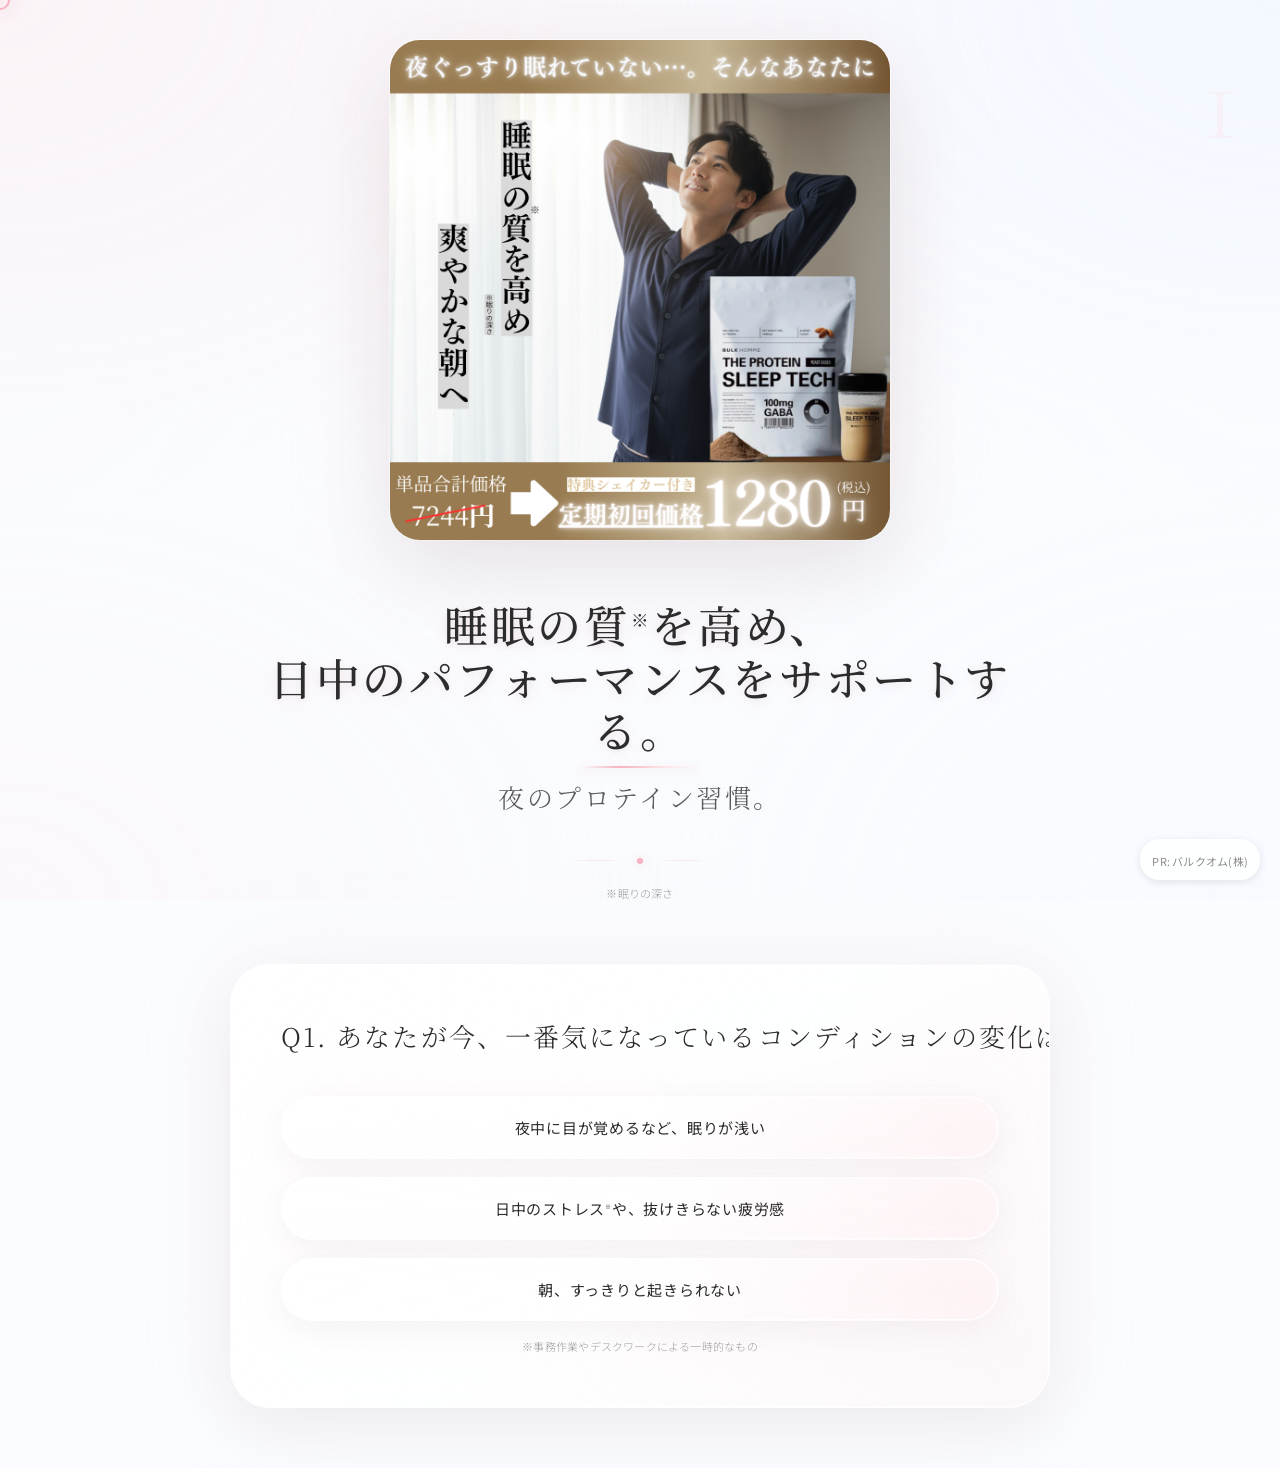
==== commit 1da1910c: "動的リダイレクト機能を実装 - URLパス（/1）に応じて販売リンクを動的に切り替える機能を追加 - getRedirectUrl()関数でパスを判定し、対応する販売リンクを返却 - デバッグログをc" ====
--- a/index.html
+++ b/index.html
@@ -37,7 +37,7 @@
         <section id="section1" class="section active">
             <div class="container">
                 <div class="main-visual">
-                    <a href="https://bulk.co.jp/lp?u=BUL_test_PT_E1_001" class="product-link" target="_blank" rel="noopener noreferrer">
+                    <a href="#" class="product-link" id="dynamic-product-link" target="_blank" rel="noopener noreferrer">
                         <img src="public/LinkU.PNG" alt="LINK+U トライアルセット" class="product-image">
                     </a>
                 </div>
